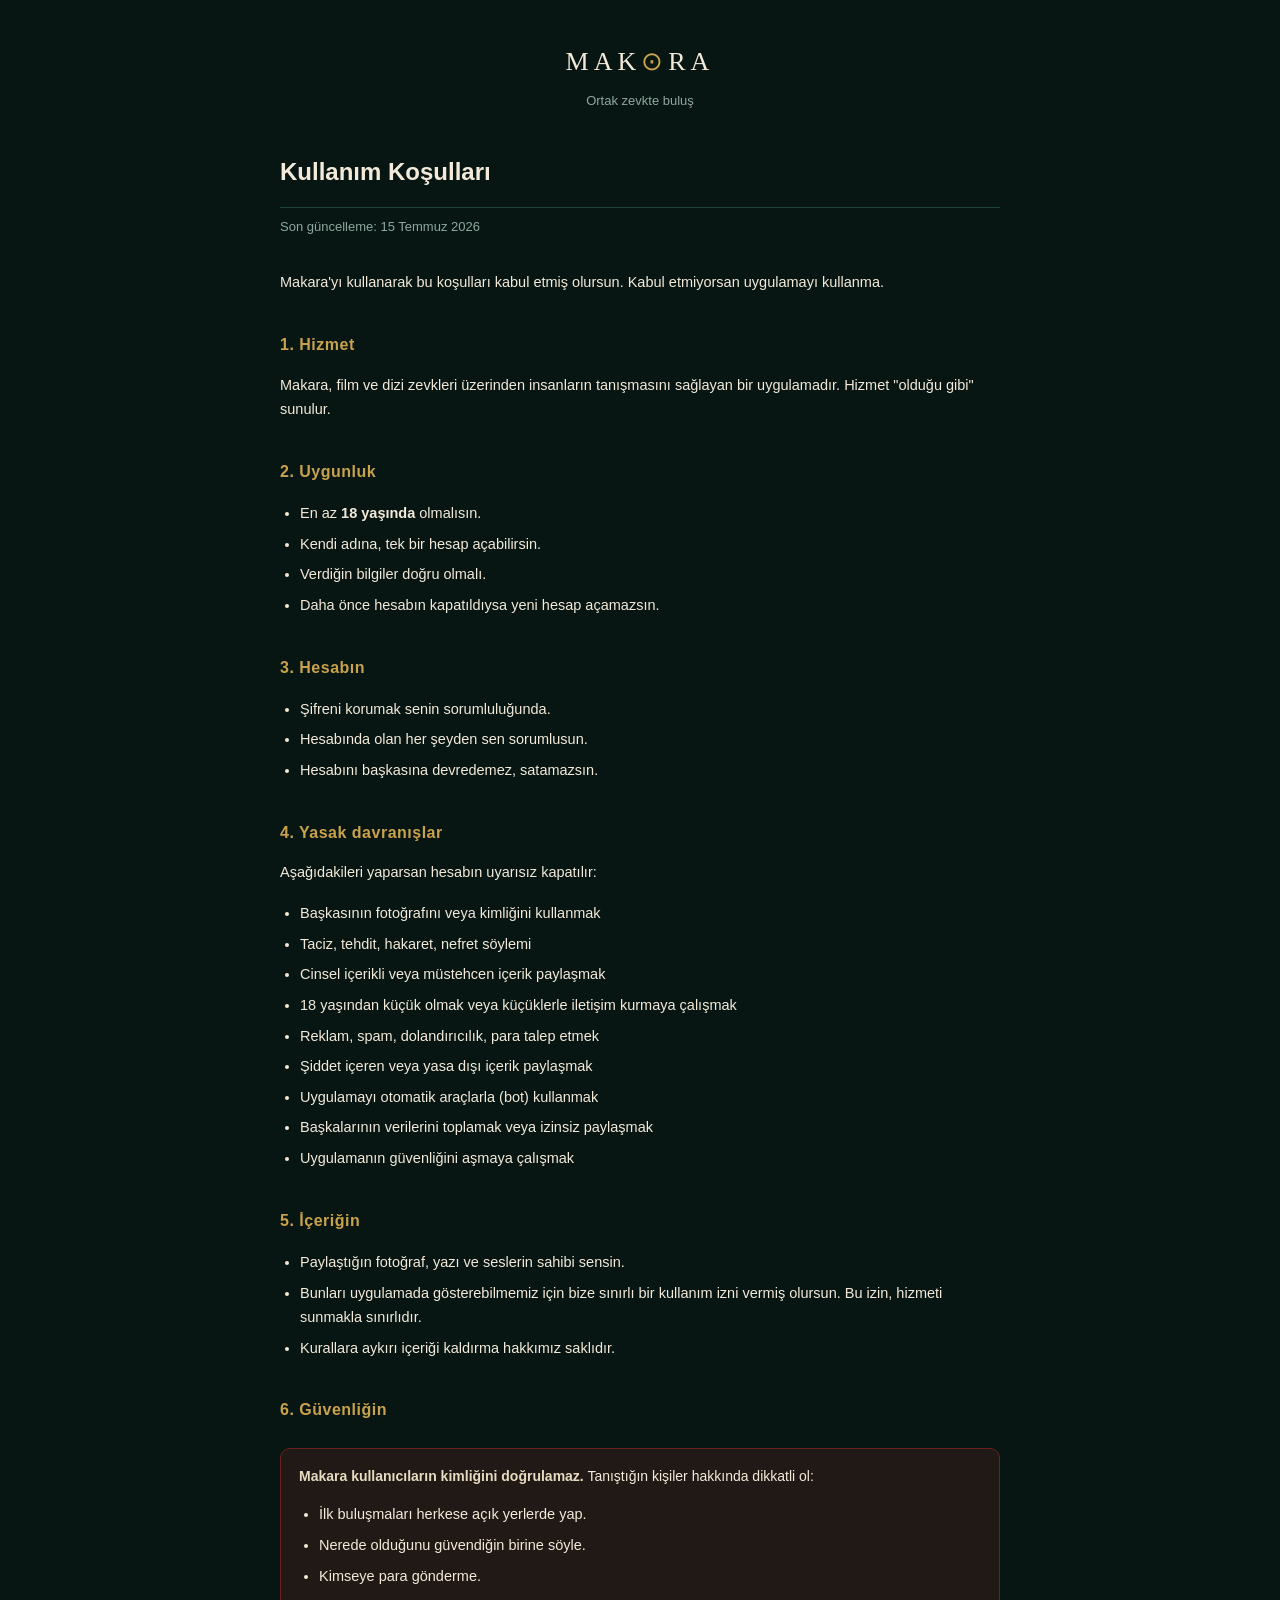
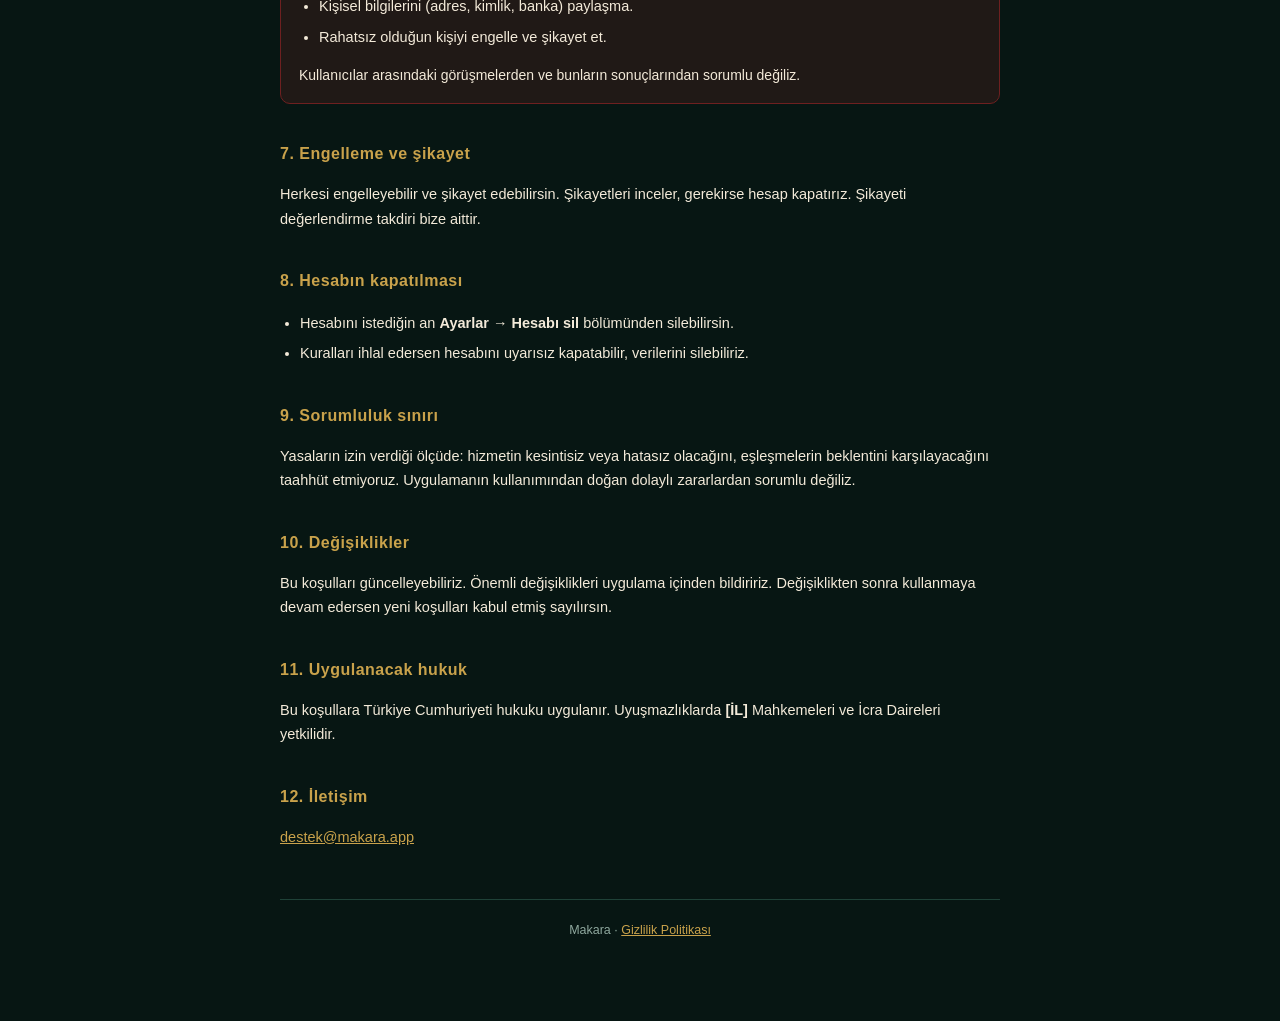
==== terms.html @ c7dc88ca "Create terms.html" ====
<!DOCTYPE html>
<html lang="tr">
<head>
<meta charset="utf-8">
<meta name="viewport" content="width=device-width, initial-scale=1">
<title>Makara — Kullanım Koşulları</title>
<style>
  :root {
    --bg: #071613;
    --card: #0D241F;
    --border: #1F4238;
    --gold: #C9A24B;
    --emerald: #2AA17E;
    --maroon: #6E2020;
    --cream: #F3EAD9;
    --muted: #8FA89E;
  }
  * { box-sizing: border-box; }
  body {
    margin: 0;
    padding: 40px 20px 80px;
    background: var(--bg);
    color: var(--cream);
    font-family: -apple-system, BlinkMacSystemFont, "Segoe UI", Roboto, sans-serif;
    line-height: 1.7;
  }
  .wrap { max-width: 720px; margin: 0 auto; }
  .brand {
    text-align: center;
    font-size: 26px;
    letter-spacing: 5px;
    color: var(--cream);
    margin-bottom: 6px;
    font-family: Georgia, "Times New Roman", serif;
  }
  .brand span { color: var(--gold); }
  .tagline {
    text-align: center;
    color: var(--muted);
    font-size: 13px;
    margin-bottom: 40px;
  }
  h1 {
    font-size: 24px;
    color: var(--cream);
    border-bottom: 1px solid var(--border);
    padding-bottom: 14px;
    margin-bottom: 8px;
  }
  .date { color: var(--muted); font-size: 13px; margin-bottom: 32px; }
  h2 {
    font-size: 16px;
    color: var(--gold);
    margin-top: 36px;
    margin-bottom: 10px;
    letter-spacing: 0.5px;
  }
  p { font-size: 14.5px; color: var(--cream); }
  ul { padding-left: 20px; }
  li { font-size: 14.5px; margin-bottom: 6px; color: var(--cream); }
  a { color: var(--gold); }
  .note {
    background: var(--card);
    border: 1px solid var(--border);
    border-radius: 10px;
    padding: 16px 18px;
    margin: 24px 0;
    font-size: 14px;
  }
  .warn {
    background: rgba(110, 32, 32, 0.25);
    border: 1px solid var(--maroon);
    border-radius: 10px;
    padding: 16px 18px;
    margin: 24px 0;
    font-size: 14px;
  }
  .warn strong { color: #E8DCC0; }
  footer {
    margin-top: 50px;
    padding-top: 20px;
    border-top: 1px solid var(--border);
    text-align: center;
    color: var(--muted);
    font-size: 12.5px;
  }
</style>
</head>
<body>
<div class="wrap">

  <div class="brand">MAK<span>⊙</span>RA</div>
  <div class="tagline">Ortak zevkte buluş</div>

  <h1>Kullanım Koşulları</h1>
  <div class="date">Son güncelleme: 15 Temmuz 2026</div>

  <p>Makara'yı kullanarak bu koşulları kabul etmiş olursun. Kabul etmiyorsan uygulamayı kullanma.</p>

  <h2>1. Hizmet</h2>
  <p>Makara, film ve dizi zevkleri üzerinden insanların tanışmasını sağlayan bir uygulamadır. Hizmet "olduğu gibi" sunulur.</p>

  <h2>2. Uygunluk</h2>
  <ul>
    <li>En az <strong>18 yaşında</strong> olmalısın.</li>
    <li>Kendi adına, tek bir hesap açabilirsin.</li>
    <li>Verdiğin bilgiler doğru olmalı.</li>
    <li>Daha önce hesabın kapatıldıysa yeni hesap açamazsın.</li>
  </ul>

  <h2>3. Hesabın</h2>
  <ul>
    <li>Şifreni korumak senin sorumluluğunda.</li>
    <li>Hesabında olan her şeyden sen sorumlusun.</li>
    <li>Hesabını başkasına devredemez, satamazsın.</li>
  </ul>

  <h2>4. Yasak davranışlar</h2>
  <p>Aşağıdakileri yaparsan hesabın uyarısız kapatılır:</p>
  <ul>
    <li>Başkasının fotoğrafını veya kimliğini kullanmak</li>
    <li>Taciz, tehdit, hakaret, nefret söylemi</li>
    <li>Cinsel içerikli veya müstehcen içerik paylaşmak</li>
    <li>18 yaşından küçük olmak veya küçüklerle iletişim kurmaya çalışmak</li>
    <li>Reklam, spam, dolandırıcılık, para talep etmek</li>
    <li>Şiddet içeren veya yasa dışı içerik paylaşmak</li>
    <li>Uygulamayı otomatik araçlarla (bot) kullanmak</li>
    <li>Başkalarının verilerini toplamak veya izinsiz paylaşmak</li>
    <li>Uygulamanın güvenliğini aşmaya çalışmak</li>
  </ul>

  <h2>5. İçeriğin</h2>
  <ul>
    <li>Paylaştığın fotoğraf, yazı ve seslerin sahibi sensin.</li>
    <li>Bunları uygulamada gösterebilmemiz için bize sınırlı bir kullanım izni vermiş olursun. Bu izin, hizmeti sunmakla sınırlıdır.</li>
    <li>Kurallara aykırı içeriği kaldırma hakkımız saklıdır.</li>
  </ul>

  <h2>6. Güvenliğin</h2>
  <div class="warn">
    <strong>Makara kullanıcıların kimliğini doğrulamaz.</strong> Tanıştığın kişiler hakkında dikkatli ol:
    <ul>
      <li>İlk buluşmaları herkese açık yerlerde yap.</li>
      <li>Nerede olduğunu güvendiğin birine söyle.</li>
      <li>Kimseye para gönderme.</li>
      <li>Kişisel bilgilerini (adres, kimlik, banka) paylaşma.</li>
      <li>Rahatsız olduğun kişiyi engelle ve şikayet et.</li>
    </ul>
    Kullanıcılar arasındaki görüşmelerden ve bunların sonuçlarından sorumlu değiliz.
  </div>

  <h2>7. Engelleme ve şikayet</h2>
  <p>Herkesi engelleyebilir ve şikayet edebilirsin. Şikayetleri inceler, gerekirse hesap kapatırız. Şikayeti değerlendirme takdiri bize aittir.</p>

  <h2>8. Hesabın kapatılması</h2>
  <ul>
    <li>Hesabını istediğin an <strong>Ayarlar → Hesabı sil</strong> bölümünden silebilirsin.</li>
    <li>Kuralları ihlal edersen hesabını uyarısız kapatabilir, verilerini silebiliriz.</li>
  </ul>

  <h2>9. Sorumluluk sınırı</h2>
  <p>Yasaların izin verdiği ölçüde: hizmetin kesintisiz veya hatasız olacağını, eşleşmelerin beklentini karşılayacağını taahhüt etmiyoruz. Uygulamanın kullanımından doğan dolaylı zararlardan sorumlu değiliz.</p>

  <h2>10. Değişiklikler</h2>
  <p>Bu koşulları güncelleyebiliriz. Önemli değişiklikleri uygulama içinden bildiririz. Değişiklikten sonra kullanmaya devam edersen yeni koşulları kabul etmiş sayılırsın.</p>

  <h2>11. Uygulanacak hukuk</h2>
  <p>Bu koşullara Türkiye Cumhuriyeti hukuku uygulanır. Uyuşmazlıklarda <strong>[İL]</strong> Mahkemeleri ve İcra Daireleri yetkilidir.</p>

  <h2>12. İletişim</h2>
  <p><a href="mailto:destek@makara.app">destek@makara.app</a></p>

  <footer>
    Makara · <a href="privacy.html">Gizlilik Politikası</a>
  </footer>

</div>
</body>
</html>
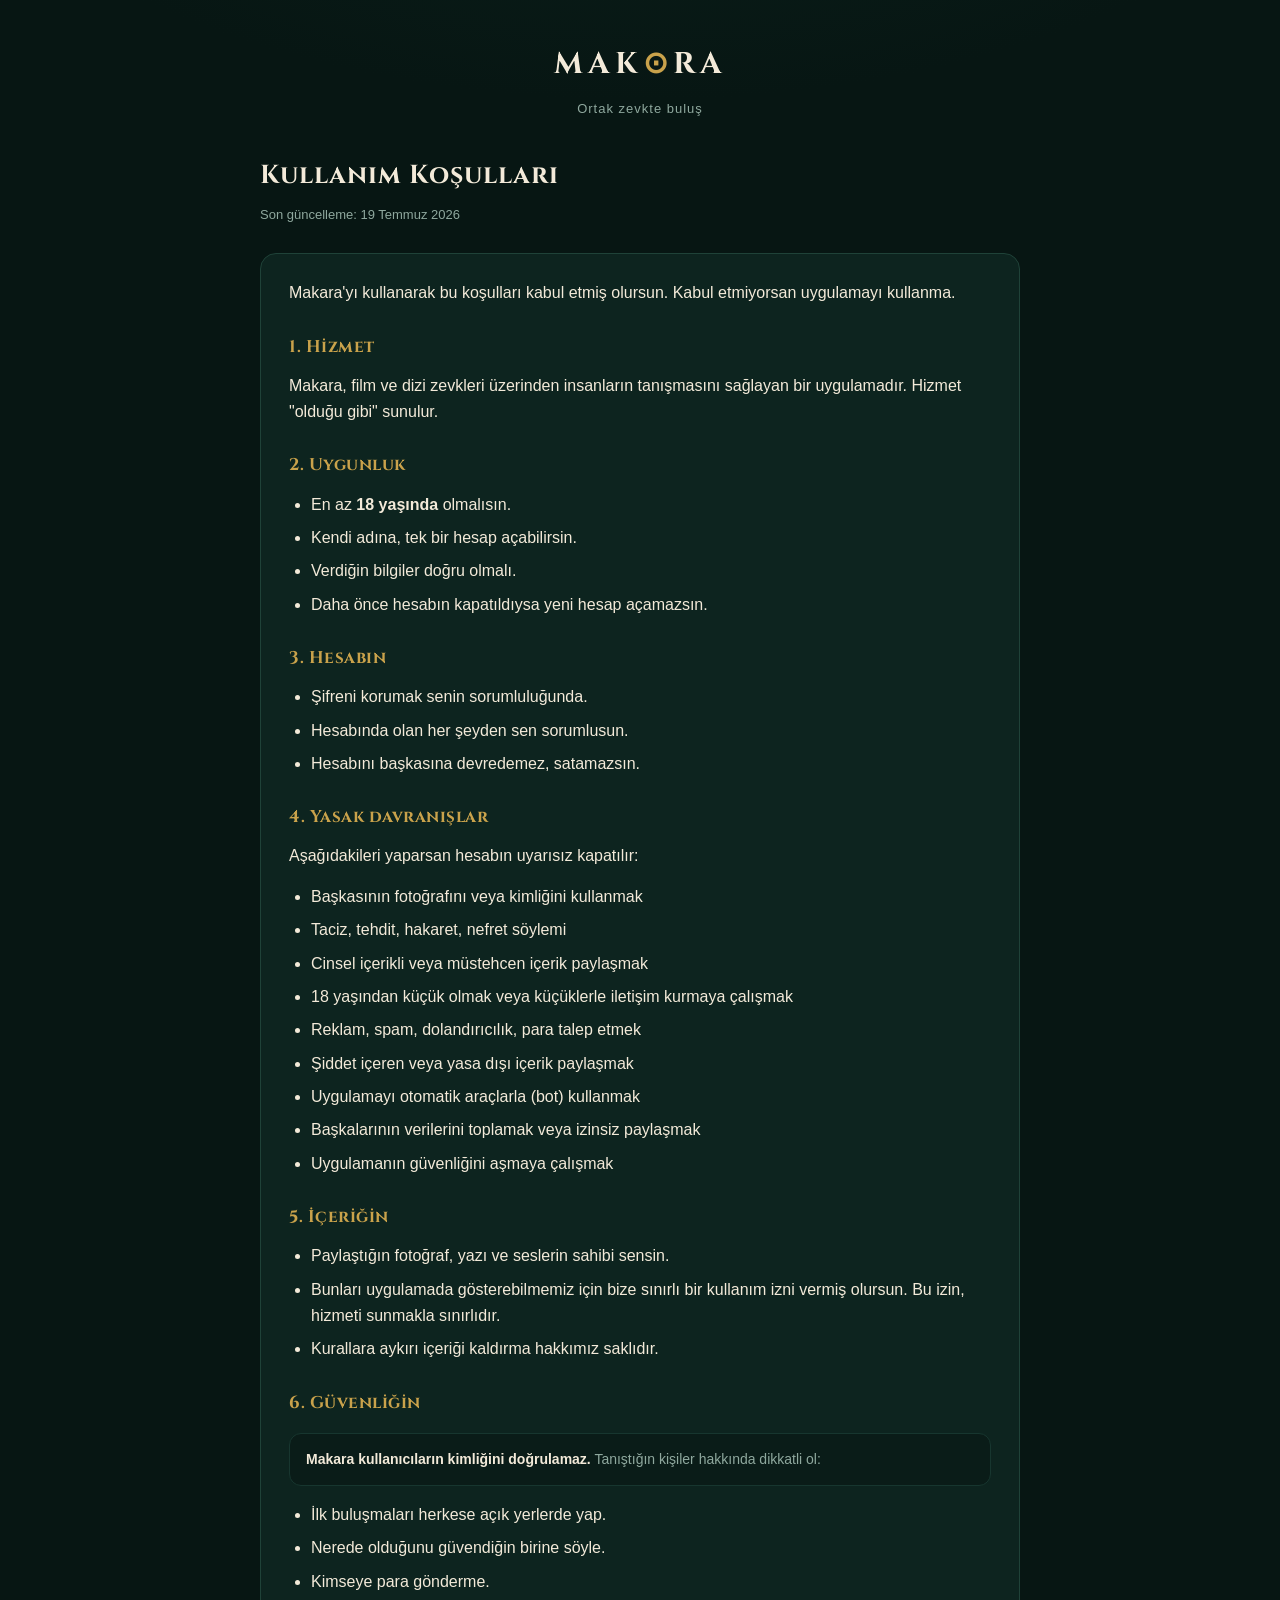
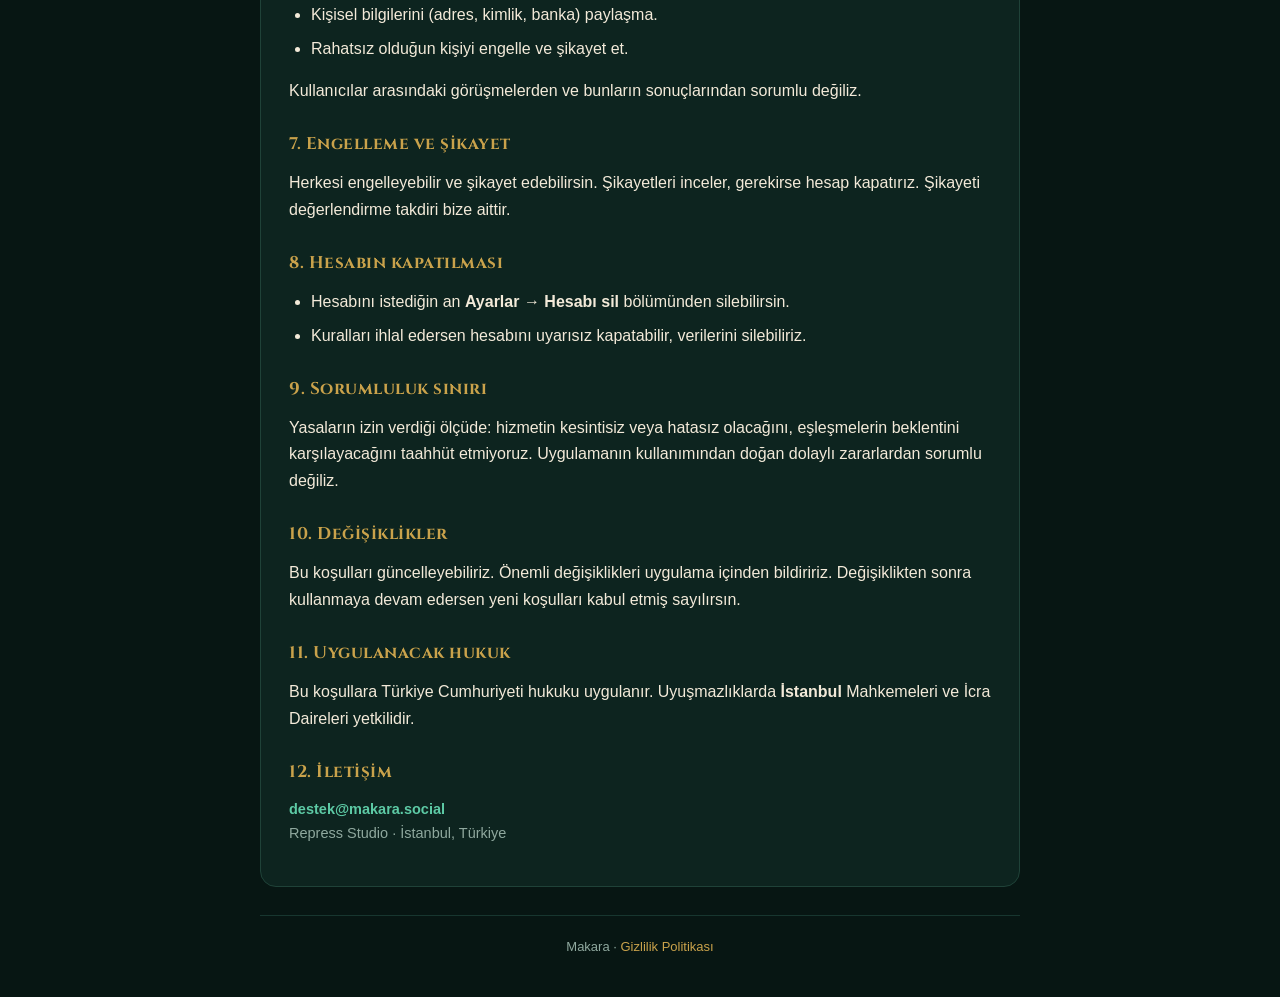
==== commit d88fc312: "Yasal sayfalar guncellendi: Repress Studio, makara.social mailleri, index eklendi" ====
--- a/terms.html
+++ b/terms.html
@@ -1,144 +1,71 @@
 <!DOCTYPE html>
 <html lang="tr">
 <head>
-<meta charset="utf-8">
+<meta charset="UTF-8">
 <meta name="viewport" content="width=device-width, initial-scale=1">
 <title>Makara — Kullanım Koşulları</title>
-<style>
-  :root {
-    --bg: #071613;
-    --card: #0D241F;
-    --border: #1F4238;
-    --gold: #C9A24B;
-    --emerald: #2AA17E;
-    --maroon: #6E2020;
-    --cream: #F3EAD9;
-    --muted: #8FA89E;
-  }
-  * { box-sizing: border-box; }
-  body {
-    margin: 0;
-    padding: 40px 20px 80px;
-    background: var(--bg);
-    color: var(--cream);
-    font-family: -apple-system, BlinkMacSystemFont, "Segoe UI", Roboto, sans-serif;
-    line-height: 1.7;
-  }
-  .wrap { max-width: 720px; margin: 0 auto; }
-  .brand {
-    text-align: center;
-    font-size: 26px;
-    letter-spacing: 5px;
-    color: var(--cream);
-    margin-bottom: 6px;
-    font-family: Georgia, "Times New Roman", serif;
-  }
-  .brand span { color: var(--gold); }
-  .tagline {
-    text-align: center;
-    color: var(--muted);
-    font-size: 13px;
-    margin-bottom: 40px;
-  }
-  h1 {
-    font-size: 24px;
-    color: var(--cream);
-    border-bottom: 1px solid var(--border);
-    padding-bottom: 14px;
-    margin-bottom: 8px;
-  }
-  .date { color: var(--muted); font-size: 13px; margin-bottom: 32px; }
-  h2 {
-    font-size: 16px;
-    color: var(--gold);
-    margin-top: 36px;
-    margin-bottom: 10px;
-    letter-spacing: 0.5px;
-  }
-  p { font-size: 14.5px; color: var(--cream); }
-  ul { padding-left: 20px; }
-  li { font-size: 14.5px; margin-bottom: 6px; color: var(--cream); }
-  a { color: var(--gold); }
-  .note {
-    background: var(--card);
-    border: 1px solid var(--border);
-    border-radius: 10px;
-    padding: 16px 18px;
-    margin: 24px 0;
-    font-size: 14px;
-  }
-  .warn {
-    background: rgba(110, 32, 32, 0.25);
-    border: 1px solid var(--maroon);
-    border-radius: 10px;
-    padding: 16px 18px;
-    margin: 24px 0;
-    font-size: 14px;
-  }
-  .warn strong { color: #E8DCC0; }
-  footer {
-    margin-top: 50px;
-    padding-top: 20px;
-    border-top: 1px solid var(--border);
-    text-align: center;
-    color: var(--muted);
-    font-size: 12.5px;
-  }
-</style>
+<link rel="preconnect" href="https://fonts.googleapis.com">
+<link href="https://fonts.googleapis.com/css2?family=Cinzel:wght@400;700&display=swap" rel="stylesheet">
+<link rel="stylesheet" href="style.css">
 </head>
 <body>
 <div class="wrap">
-
-  <div class="brand">MAK<span>⊙</span>RA</div>
+  <div class="brand">
+    <div class="wordmark">MAK<span class="o">⊙</span>RA</div>
+  </div>
   <div class="tagline">Ortak zevkte buluş</div>
 
   <h1>Kullanım Koşulları</h1>
-  <div class="date">Son güncelleme: 15 Temmuz 2026</div>
+  <div class="updated">Son güncelleme: 19 Temmuz 2026</div>
 
-  <p>Makara'yı kullanarak bu koşulları kabul etmiş olursun. Kabul etmiyorsan uygulamayı kullanma.</p>
+  <div class="card">
+    <p>Makara'yı kullanarak bu koşulları kabul etmiş olursun. Kabul etmiyorsan
+    uygulamayı kullanma.</p>
 
-  <h2>1. Hizmet</h2>
-  <p>Makara, film ve dizi zevkleri üzerinden insanların tanışmasını sağlayan bir uygulamadır. Hizmet "olduğu gibi" sunulur.</p>
+    <h2>1. Hizmet</h2>
+    <p>Makara, film ve dizi zevkleri üzerinden insanların tanışmasını sağlayan
+    bir uygulamadır. Hizmet "olduğu gibi" sunulur.</p>
 
-  <h2>2. Uygunluk</h2>
-  <ul>
-    <li>En az <strong>18 yaşında</strong> olmalısın.</li>
-    <li>Kendi adına, tek bir hesap açabilirsin.</li>
-    <li>Verdiğin bilgiler doğru olmalı.</li>
-    <li>Daha önce hesabın kapatıldıysa yeni hesap açamazsın.</li>
-  </ul>
+    <h2>2. Uygunluk</h2>
+    <ul>
+      <li>En az <strong>18 yaşında</strong> olmalısın.</li>
+      <li>Kendi adına, tek bir hesap açabilirsin.</li>
+      <li>Verdiğin bilgiler doğru olmalı.</li>
+      <li>Daha önce hesabın kapatıldıysa yeni hesap açamazsın.</li>
+    </ul>
 
-  <h2>3. Hesabın</h2>
-  <ul>
-    <li>Şifreni korumak senin sorumluluğunda.</li>
-    <li>Hesabında olan her şeyden sen sorumlusun.</li>
-    <li>Hesabını başkasına devredemez, satamazsın.</li>
-  </ul>
+    <h2>3. Hesabın</h2>
+    <ul>
+      <li>Şifreni korumak senin sorumluluğunda.</li>
+      <li>Hesabında olan her şeyden sen sorumlusun.</li>
+      <li>Hesabını başkasına devredemez, satamazsın.</li>
+    </ul>
 
-  <h2>4. Yasak davranışlar</h2>
-  <p>Aşağıdakileri yaparsan hesabın uyarısız kapatılır:</p>
-  <ul>
-    <li>Başkasının fotoğrafını veya kimliğini kullanmak</li>
-    <li>Taciz, tehdit, hakaret, nefret söylemi</li>
-    <li>Cinsel içerikli veya müstehcen içerik paylaşmak</li>
-    <li>18 yaşından küçük olmak veya küçüklerle iletişim kurmaya çalışmak</li>
-    <li>Reklam, spam, dolandırıcılık, para talep etmek</li>
-    <li>Şiddet içeren veya yasa dışı içerik paylaşmak</li>
-    <li>Uygulamayı otomatik araçlarla (bot) kullanmak</li>
-    <li>Başkalarının verilerini toplamak veya izinsiz paylaşmak</li>
-    <li>Uygulamanın güvenliğini aşmaya çalışmak</li>
-  </ul>
+    <h2>4. Yasak davranışlar</h2>
+    <p>Aşağıdakileri yaparsan hesabın uyarısız kapatılır:</p>
+    <ul>
+      <li>Başkasının fotoğrafını veya kimliğini kullanmak</li>
+      <li>Taciz, tehdit, hakaret, nefret söylemi</li>
+      <li>Cinsel içerikli veya müstehcen içerik paylaşmak</li>
+      <li>18 yaşından küçük olmak veya küçüklerle iletişim kurmaya çalışmak</li>
+      <li>Reklam, spam, dolandırıcılık, para talep etmek</li>
+      <li>Şiddet içeren veya yasa dışı içerik paylaşmak</li>
+      <li>Uygulamayı otomatik araçlarla (bot) kullanmak</li>
+      <li>Başkalarının verilerini toplamak veya izinsiz paylaşmak</li>
+      <li>Uygulamanın güvenliğini aşmaya çalışmak</li>
+    </ul>
 
-  <h2>5. İçeriğin</h2>
-  <ul>
-    <li>Paylaştığın fotoğraf, yazı ve seslerin sahibi sensin.</li>
-    <li>Bunları uygulamada gösterebilmemiz için bize sınırlı bir kullanım izni vermiş olursun. Bu izin, hizmeti sunmakla sınırlıdır.</li>
-    <li>Kurallara aykırı içeriği kaldırma hakkımız saklıdır.</li>
-  </ul>
+    <h2>5. İçeriğin</h2>
+    <ul>
+      <li>Paylaştığın fotoğraf, yazı ve seslerin sahibi sensin.</li>
+      <li>Bunları uygulamada gösterebilmemiz için bize sınırlı bir kullanım izni
+      vermiş olursun. Bu izin, hizmeti sunmakla sınırlıdır.</li>
+      <li>Kurallara aykırı içeriği kaldırma hakkımız saklıdır.</li>
+    </ul>
 
-  <h2>6. Güvenliğin</h2>
-  <div class="warn">
-    <strong>Makara kullanıcıların kimliğini doğrulamaz.</strong> Tanıştığın kişiler hakkında dikkatli ol:
+    <h2>6. Güvenliğin</h2>
+    <div class="legal-note"><strong>Makara kullanıcıların kimliğini
+    doğrulamaz.</strong> Tanıştığın kişiler hakkında dikkatli ol:</div>
     <ul>
       <li>İlk buluşmaları herkese açık yerlerde yap.</li>
       <li>Nerede olduğunu güvendiğin birine söyle.</li>
@@ -146,34 +73,43 @@
       <li>Kişisel bilgilerini (adres, kimlik, banka) paylaşma.</li>
       <li>Rahatsız olduğun kişiyi engelle ve şikayet et.</li>
     </ul>
-    Kullanıcılar arasındaki görüşmelerden ve bunların sonuçlarından sorumlu değiliz.
+    <p>Kullanıcılar arasındaki görüşmelerden ve bunların sonuçlarından sorumlu
+    değiliz.</p>
+
+    <h2>7. Engelleme ve şikayet</h2>
+    <p>Herkesi engelleyebilir ve şikayet edebilirsin. Şikayetleri inceler,
+    gerekirse hesap kapatırız. Şikayeti değerlendirme takdiri bize aittir.</p>
+
+    <h2>8. Hesabın kapatılması</h2>
+    <ul>
+      <li>Hesabını istediğin an <strong>Ayarlar → Hesabı sil</strong>
+      bölümünden silebilirsin.</li>
+      <li>Kuralları ihlal edersen hesabını uyarısız kapatabilir, verilerini
+      silebiliriz.</li>
+    </ul>
+
+    <h2>9. Sorumluluk sınırı</h2>
+    <p>Yasaların izin verdiği ölçüde: hizmetin kesintisiz veya hatasız olacağını,
+    eşleşmelerin beklentini karşılayacağını taahhüt etmiyoruz. Uygulamanın
+    kullanımından doğan dolaylı zararlardan sorumlu değiliz.</p>
+
+    <h2>10. Değişiklikler</h2>
+    <p>Bu koşulları güncelleyebiliriz. Önemli değişiklikleri uygulama içinden
+    bildiririz. Değişiklikten sonra kullanmaya devam edersen yeni koşulları
+    kabul etmiş sayılırsın.</p>
+
+    <h2>11. Uygulanacak hukuk</h2>
+    <p>Bu koşullara Türkiye Cumhuriyeti hukuku uygulanır. Uyuşmazlıklarda
+    <strong>İstanbul</strong> Mahkemeleri ve İcra Daireleri yetkilidir.</p>
+
+    <h2>12. İletişim</h2>
+    <p class="contact"><a href="mailto:destek@makara.social">destek@makara.social</a><br>
+    Repress Studio · İstanbul, Türkiye</p>
   </div>
-
-  <h2>7. Engelleme ve şikayet</h2>
-  <p>Herkesi engelleyebilir ve şikayet edebilirsin. Şikayetleri inceler, gerekirse hesap kapatırız. Şikayeti değerlendirme takdiri bize aittir.</p>
-
-  <h2>8. Hesabın kapatılması</h2>
-  <ul>
-    <li>Hesabını istediğin an <strong>Ayarlar → Hesabı sil</strong> bölümünden silebilirsin.</li>
-    <li>Kuralları ihlal edersen hesabını uyarısız kapatabilir, verilerini silebiliriz.</li>
-  </ul>
-
-  <h2>9. Sorumluluk sınırı</h2>
-  <p>Yasaların izin verdiği ölçüde: hizmetin kesintisiz veya hatasız olacağını, eşleşmelerin beklentini karşılayacağını taahhüt etmiyoruz. Uygulamanın kullanımından doğan dolaylı zararlardan sorumlu değiliz.</p>
-
-  <h2>10. Değişiklikler</h2>
-  <p>Bu koşulları güncelleyebiliriz. Önemli değişiklikleri uygulama içinden bildiririz. Değişiklikten sonra kullanmaya devam edersen yeni koşulları kabul etmiş sayılırsın.</p>
-
-  <h2>11. Uygulanacak hukuk</h2>
-  <p>Bu koşullara Türkiye Cumhuriyeti hukuku uygulanır. Uyuşmazlıklarda <strong>[İL]</strong> Mahkemeleri ve İcra Daireleri yetkilidir.</p>
-
-  <h2>12. İletişim</h2>
-  <p><a href="mailto:destek@makara.app">destek@makara.app</a></p>
 
   <footer>
     Makara · <a href="privacy.html">Gizlilik Politikası</a>
   </footer>
-
 </div>
 </body>
 </html>
--- a/style.css
+++ b/style.css
@@ -0,0 +1,47 @@
+/* MAKARA — yasal sayfalar ortak stil */
+:root{
+  --bg:#071613; --card:#0D241F; --cardAlt:#0A1C18; --border:#1F4238;
+  --borderSoft:#17362F; --emerald:#2AA17E; --emeraldBright:#5DCAA5;
+  --gold:#C9A24B; --goldDim:#8FA89E; --cream:#F3EAD9;
+}
+*{box-sizing:border-box;margin:0;padding:0}
+html{scroll-behavior:smooth}
+body{
+  background:radial-gradient(1200px 600px at 50% -10%, #0b211c 0%, var(--bg) 60%);
+  color:var(--cream);
+  font-family:-apple-system,BlinkMacSystemFont,"Segoe UI",Roboto,sans-serif;
+  line-height:1.65; padding:40px 18px; min-height:100vh;
+  -webkit-font-smoothing:antialiased;
+}
+.wrap{max-width:760px;margin:0 auto}
+.brand{text-align:center;margin-bottom:8px}
+.wordmark{
+  font-family:'Cinzel',Georgia,serif;font-weight:700;font-size:30px;
+  letter-spacing:5px;color:var(--cream)
+}
+.wordmark .o{color:var(--gold)}
+.tagline{text-align:center;color:var(--goldDim);font-size:13px;
+  letter-spacing:1px;margin-bottom:36px}
+h1{font-family:'Cinzel',Georgia,serif;font-size:26px;letter-spacing:1px;
+  color:var(--cream);margin-bottom:6px;font-weight:700}
+.updated{color:var(--goldDim);font-size:13px;margin-bottom:28px}
+.card{background:var(--card);border:1px solid var(--border);border-radius:16px;
+  padding:26px 28px;margin-bottom:20px}
+h2{font-family:'Cinzel',Georgia,serif;font-size:17px;letter-spacing:.5px;
+  color:var(--gold);margin:26px 0 12px;font-weight:700}
+h2:first-child{margin-top:0}
+h3{font-size:14.5px;color:var(--emeraldBright);margin:18px 0 8px;font-weight:600}
+p{margin-bottom:14px;color:var(--cream)}
+ul{margin:0 0 16px 0;padding-left:22px}
+li{margin-bottom:7px;color:var(--cream)}
+strong{color:var(--cream);font-weight:600}
+a{color:var(--emeraldBright);text-decoration:none}
+a:hover{text-decoration:underline}
+.legal-note{background:var(--cardAlt);border:1px solid var(--borderSoft);
+  border-radius:12px;padding:14px 16px;margin:16px 0;font-size:14px;
+  color:var(--goldDim)}
+.contact{color:var(--goldDim);font-size:14.5px}
+.contact a{font-weight:600}
+footer{text-align:center;color:var(--goldDim);font-size:13px;
+  margin-top:28px;padding-top:20px;border-top:1px solid var(--borderSoft)}
+footer a{color:var(--gold)}
